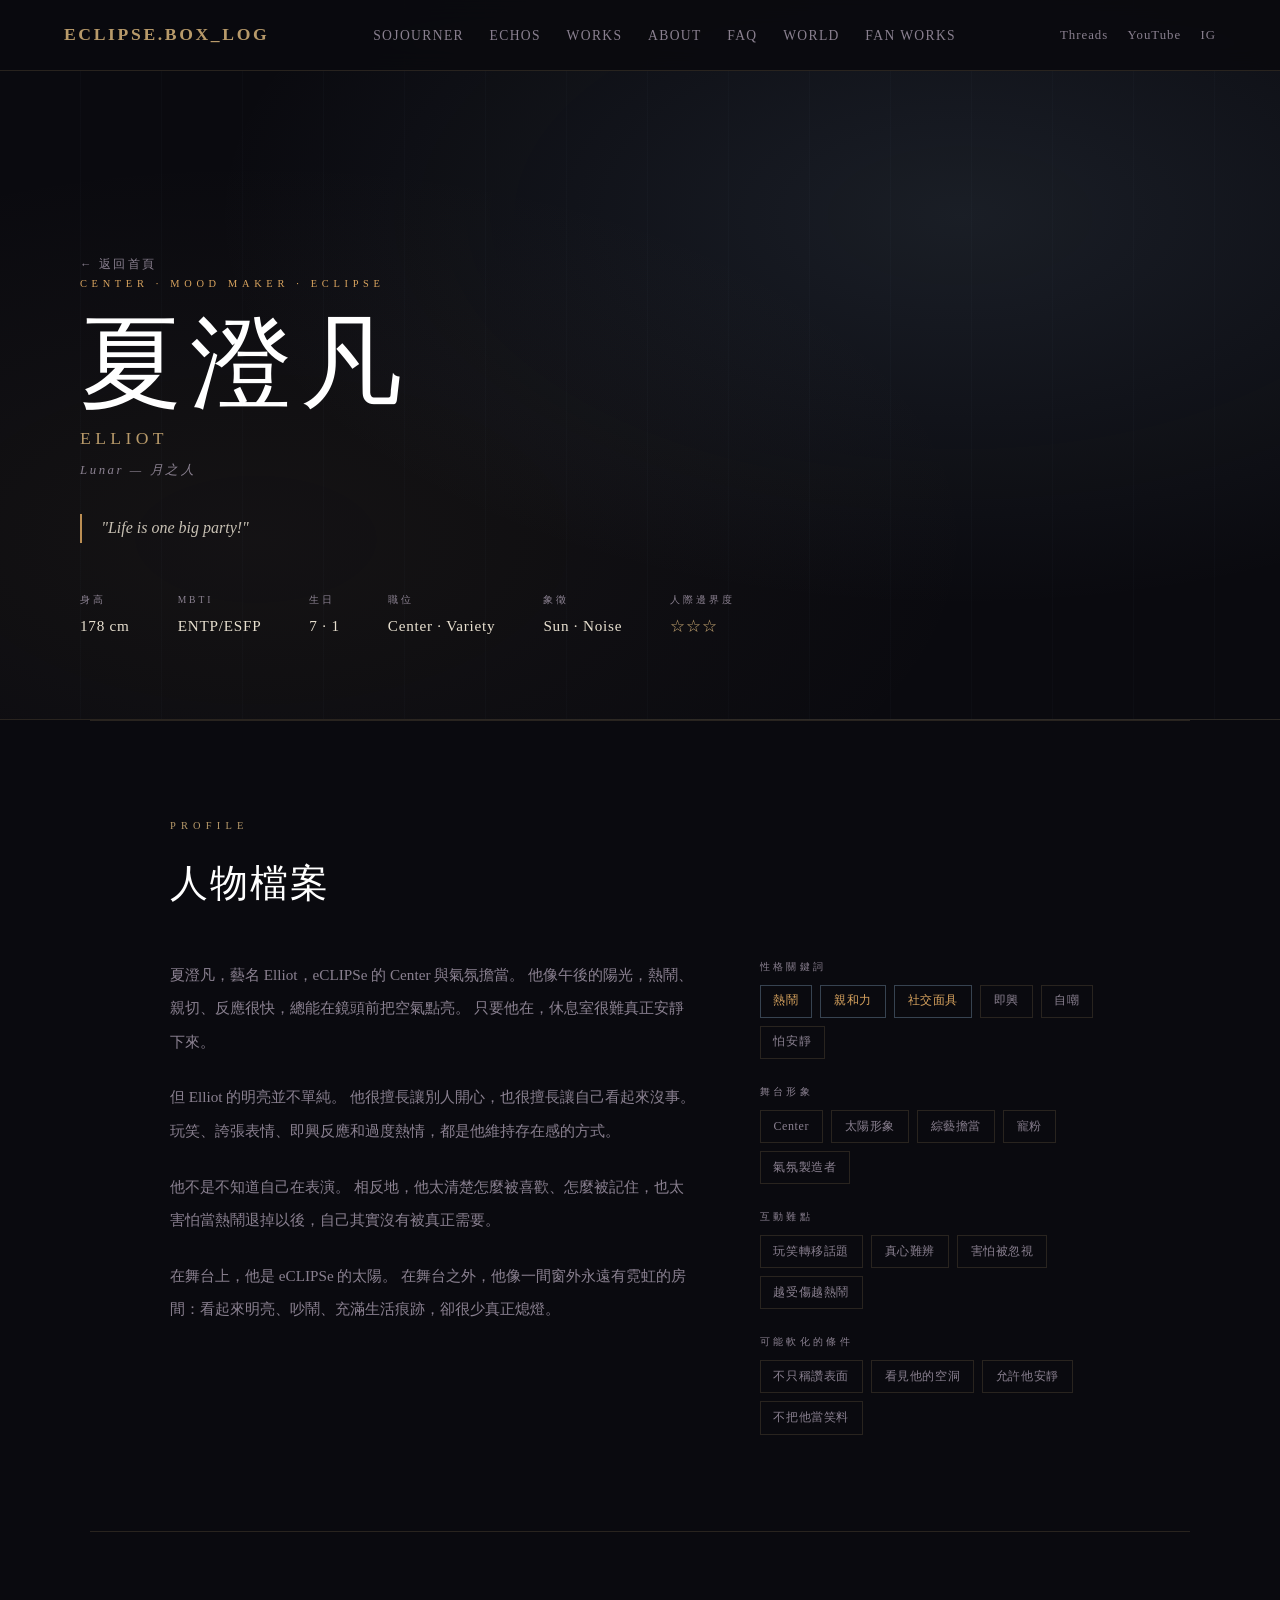
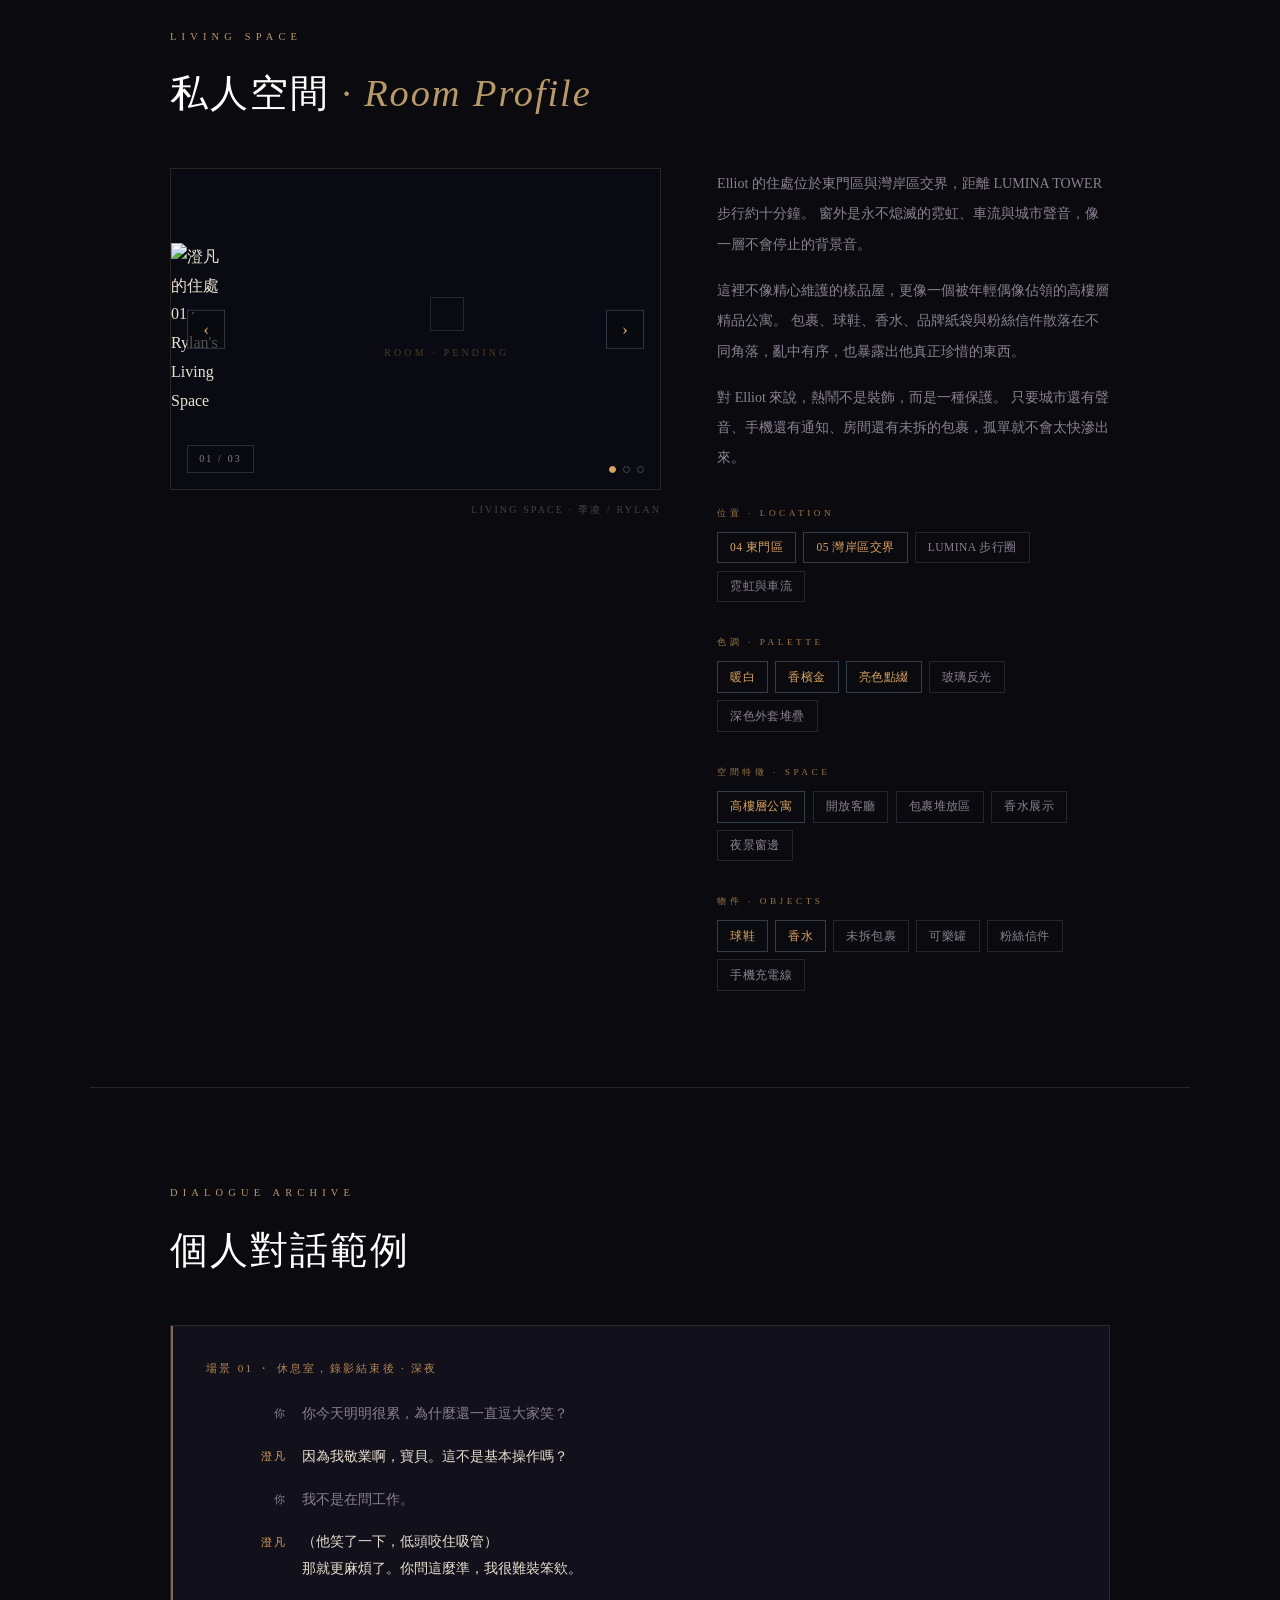
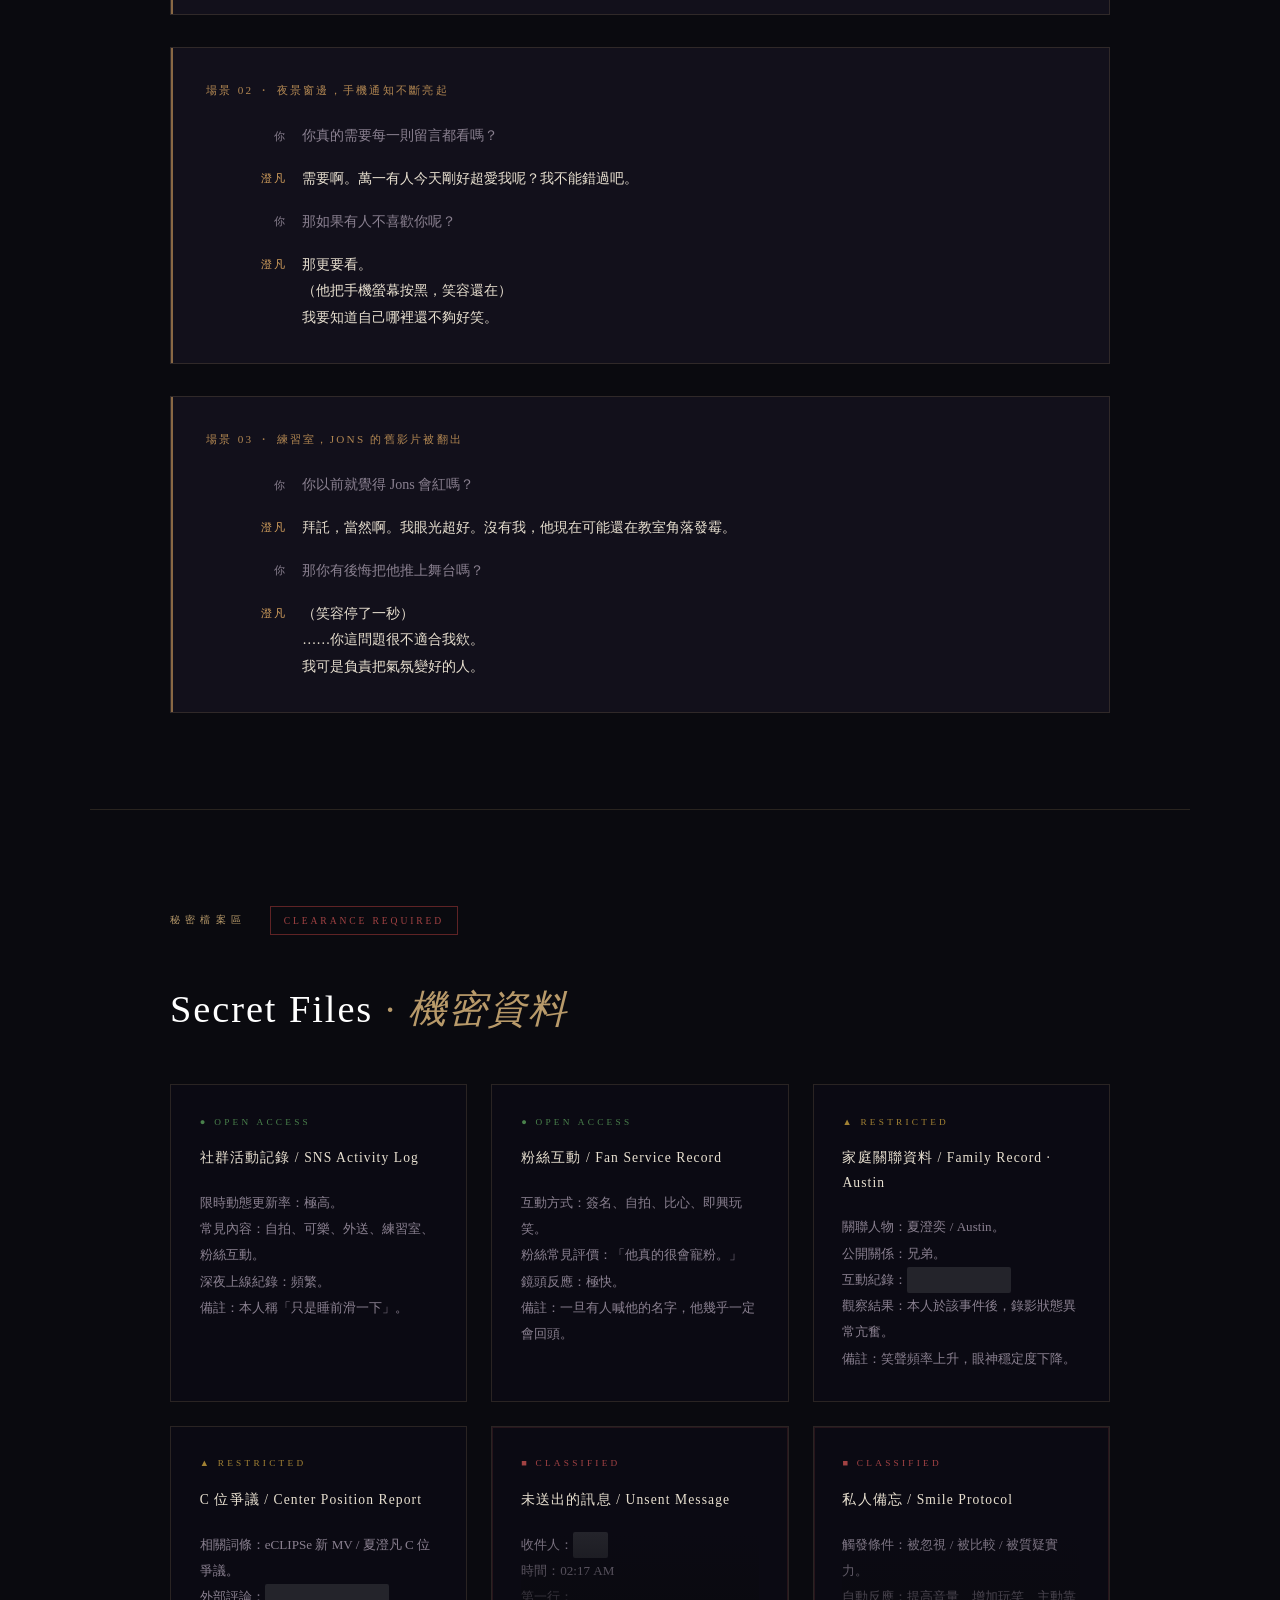
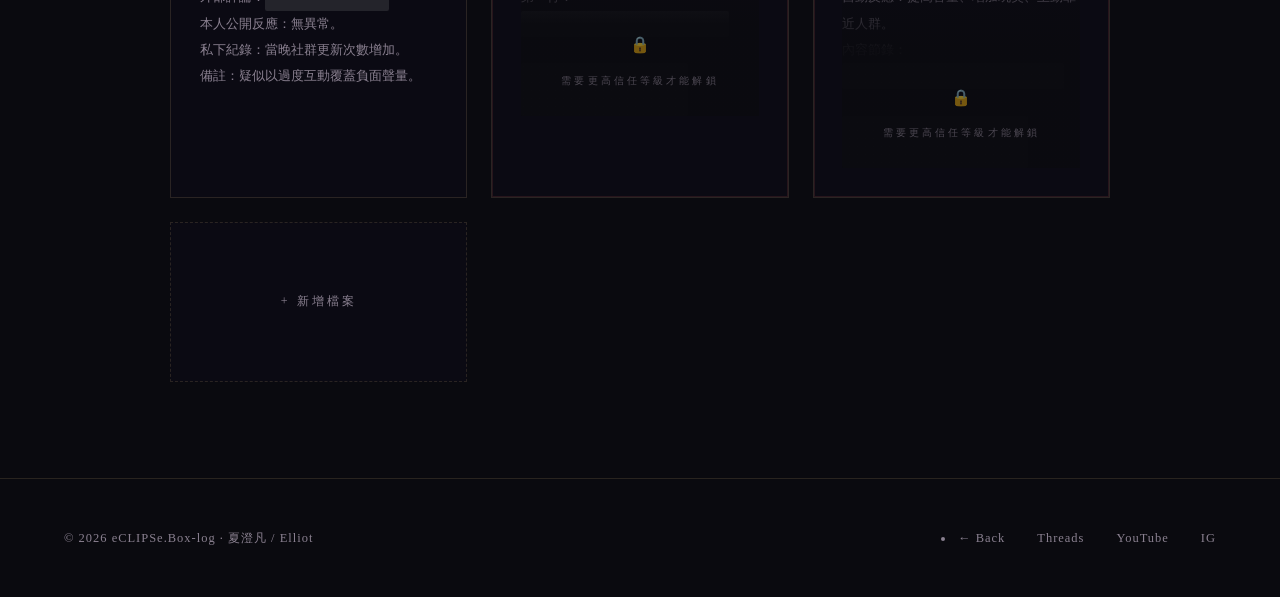
==== elliot.html @ 384f7691 "Add files via upload" ====
<!DOCTYPE html>
<html lang="zh-TW">
<head>
  <meta charset="UTF-8" />
  <meta name="viewport" content="width=device-width, initial-scale=1.0" />
  <title>夏澄凡 Elliot — eCLIPSe.Box-log</title>
  <style>
    :root {
      --bg: #0a0a0f;
      --accent: #b89a6a;
      --accent2: #7a6a9a;
      --accent-char: #d9a45f; /* 日・暖金橘 */
      --text: #e8e0d0;
      --text-dim: #8a8090;
      --border: rgba(184,154,106,0.18);
      --card-bg: rgba(20,18,30,0.85);
    }

    * { box-sizing: border-box; margin: 0; padding: 0; }
    html { scroll-behavior: smooth; }

    body {
      background: var(--bg);
      color: var(--text);
      font-family: 'Georgia', 'Noto Serif TC', serif;
      line-height: 1.8;
      overflow-x: hidden;
    }

    /* ── NAV ── */
    nav {
      position: fixed;
      top: 0; left: 0; right: 0;
      z-index: 100;
      display: flex;
      align-items: center;
      justify-content: space-between;
      padding: 1.2rem 4rem;
      background: rgba(10,10,15,0.92);
      -webkit-backdrop-filter: blur(12px);
      backdrop-filter: blur(12px);
      border-bottom: 1px solid var(--border);
    }

    .nav-logo {
      font-size: 1.1rem;
      letter-spacing: 0.15em;
      color: var(--accent);
      text-decoration: none;
      font-weight: bold;
      text-transform: uppercase;
      flex-shrink: 0;
    }

    .nav-links {
      display: flex;
      gap: clamp(0.9rem, 2vw, 2.5rem);
      list-style: none;
      align-items: center;
      justify-content: flex-end;
      flex-wrap: wrap;
    }

    .nav-links a {
      color: var(--text-dim);
      text-decoration: none;
      font-size: 0.85rem;
      letter-spacing: 0.1em;
      text-transform: uppercase;
      transition: color 0.3s;
      white-space: nowrap;
    }

    .nav-links a:hover { color: var(--accent); }

    .nav-social {
      display: flex;
      gap: 1.2rem;
      flex-shrink: 0;
    }

    .nav-social a {
      color: var(--text-dim);
      text-decoration: none;
      font-size: 0.8rem;
      letter-spacing: 0.08em;
      transition: color 0.3s;
    }

    .nav-social a:hover { color: var(--accent); }

    /* ── BACK LINK ── */
    .back-link {
      display: inline-flex;
      align-items: center;
      gap: 0.5rem;
      font-size: 0.72rem;
      letter-spacing: 0.2em;
      text-transform: uppercase;
      color: var(--text-dim);
      text-decoration: none;
      transition: color 0.3s;
    }

    .back-link:hover { color: var(--accent); }

    /* ── CHARACTER HERO ── */
    #char-hero {
      min-height: 80vh;
      display: flex;
      flex-direction: column;
      justify-content: flex-end;
      padding: 9rem 5rem 5rem;
      background:
        radial-gradient(ellipse at 75% 30%, rgba(138,172,204,0.12) 0%, transparent 55%),
        radial-gradient(ellipse at 20% 75%, rgba(184,154,106,0.06) 0%, transparent 50%),
        var(--bg);
      position: relative;
      overflow: hidden;
      border-bottom: 1px solid var(--border);
    }

    #char-hero::before {
      content: '';
      position: absolute;
      inset: 0;
      background: repeating-linear-gradient(
        90deg,
        transparent,
        transparent 80px,
        rgba(138,172,204,0.025) 80px,
        rgba(138,172,204,0.025) 81px
      );
      pointer-events: none;
    }

    .char-hero-tag {
      font-size: 0.65rem;
      letter-spacing: 0.45em;
      text-transform: uppercase;
      color: var(--accent-char);
      margin-bottom: 1.2rem;
    }

    .char-hero-name-zh {
      font-size: clamp(3.5rem, 8vw, 7rem);
      font-weight: 300;
      color: #fff;
      letter-spacing: 0.08em;
      line-height: 1;
      margin-bottom: 0.5rem;
    }

    .char-hero-name-en {
      font-size: 1.1rem;
      color: var(--accent);
      letter-spacing: 0.25em;
      text-transform: uppercase;
      margin-bottom: 0.3rem;
    }

    .char-hero-codename {
      font-size: 0.8rem;
      color: var(--text-dim);
      letter-spacing: 0.2em;
      font-style: italic;
      margin-bottom: 2rem;
    }

    .char-hero-quote {
      max-width: 480px;
      font-size: 1rem;
      font-style: italic;
      color: var(--text);
      border-left: 2px solid var(--accent-char);
      padding-left: 1.2rem;
      margin-bottom: 3rem;
      opacity: 0.85;
    }

    .char-hero-stats {
      display: flex;
      gap: 3rem;
      flex-wrap: wrap;
    }

    .hero-stat-item {
      display: flex;
      flex-direction: column;
      gap: 0.2rem;
    }

    .hero-stat-label {
      font-size: 0.6rem;
      letter-spacing: 0.3em;
      text-transform: uppercase;
      color: var(--text-dim);
    }

    .hero-stat-value {
      font-size: 0.95rem;
      color: var(--text);
      letter-spacing: 0.05em;
    }

    .hero-stat-value.difficulty { color: var(--accent); }

    /* ── SHARED SECTION STYLES ── */
    .page-section {
      padding: 6rem 5rem;
      max-width: 1100px;
      margin: 0 auto;
      border-top: 1px solid var(--border);
    }

    .section-label {
      font-size: 0.65rem;
      letter-spacing: 0.5em;
      text-transform: uppercase;
      color: var(--accent);
      margin-bottom: 0.8rem;
    }

    .section-title {
      font-size: clamp(1.6rem, 3.5vw, 2.4rem);
      font-weight: 300;
      color: #fff;
      margin-bottom: 2.5rem;
      letter-spacing: 0.05em;
    }

    .section-title em {
      font-style: italic;
      color: var(--accent);
    }

    /* ── PROFILE ── */
    .profile-grid {
      display: grid;
      grid-template-columns: 3fr 2fr;
      gap: 4rem;
      align-items: start;
    }

    .profile-bio {
      color: var(--text-dim);
      font-size: 0.95rem;
      line-height: 2.2;
    }

    .profile-bio p { margin-bottom: 1.4rem; }

    .profile-traits {
      display: flex;
      flex-direction: column;
      gap: 1.5rem;
    }

    .trait-group-label {
      font-size: 0.6rem;
      letter-spacing: 0.35em;
      text-transform: uppercase;
      color: var(--text-dim);
      margin-bottom: 0.6rem;
    }

    .trait-tags {
      display: flex;
      flex-wrap: wrap;
      gap: 0.5rem;
    }

    .trait-tag {
      font-size: 0.75rem;
      padding: 0.3rem 0.8rem;
      border: 1px solid var(--border);
      color: var(--text-dim);
      letter-spacing: 0.05em;
    }

    .trait-tag--accent {
      border-color: rgba(138,172,204,0.35);
      color: var(--accent-char);
    }

    /* ── DIALOGUES ── */
    .dialogue-list {
      display: flex;
      flex-direction: column;
      gap: 2rem;
    }

    .dialogue-card {
      background: var(--card-bg);
      border: 1px solid var(--border);
      padding: 2rem 2.2rem;
      position: relative;
    }

    .dialogue-card::before {
      content: '';
      position: absolute;
      top: 0; left: 0;
      width: 2px;
      height: 100%;
      background: var(--accent-char);
      opacity: 0.6;
    }

    .dialogue-scenario {
      font-size: 0.7rem;
      letter-spacing: 0.2em;
      text-transform: uppercase;
      color: var(--accent-char);
      margin-bottom: 1.4rem;
      opacity: 0.8;
    }

    .dialogue-exchange {
      display: flex;
      flex-direction: column;
      gap: 1rem;
    }

    .dialogue-line {
      display: grid;
      grid-template-columns: 5rem 1fr;
      gap: 1rem;
      font-size: 0.88rem;
      line-height: 1.9;
    }

    .dialogue-role {
      font-size: 0.68rem;
      letter-spacing: 0.15em;
      text-transform: uppercase;
      color: var(--text-dim);
      padding-top: 0.2rem;
      text-align: right;
    }

    .dialogue-line.char .dialogue-role { color: var(--accent-char); }

    .dialogue-text { color: var(--text-dim); }

    .dialogue-line.char .dialogue-text { color: var(--text); }

    .dialogue-card--placeholder {
      border-style: dashed;
      opacity: 0.4;
      display: flex;
      align-items: center;
      justify-content: center;
      min-height: 100px;
      cursor: default;
    }

    .dialogue-placeholder-text {
      font-size: 0.75rem;
      letter-spacing: 0.25em;
      text-transform: uppercase;
      color: var(--text-dim);
    }

    /* ── SECRET FILES ── */
    .secrets-header {
      display: flex;
      align-items: center;
      gap: 1.5rem;
      margin-bottom: 2.5rem;
    }

    .secrets-clearance {
      font-size: 0.6rem;
      letter-spacing: 0.3em;
      text-transform: uppercase;
      padding: 0.3rem 0.8rem;
      border: 1px solid rgba(180,60,60,0.5);
      color: rgba(200,80,80,0.8);
    }

    .secrets-grid {
      display: grid;
      grid-template-columns: repeat(auto-fill, minmax(280px, 1fr));
      gap: 1.5rem;
    }

    .secret-file {
      background: rgba(12,11,20,0.9);
      border: 1px solid var(--border);
      padding: 1.8rem;
      position: relative;
      overflow: hidden;
    }

    .secret-file-level {
      font-size: 0.58rem;
      letter-spacing: 0.35em;
      text-transform: uppercase;
      margin-bottom: 1rem;
    }

    .secret-file-level--open { color: rgba(100,180,100,0.7); }
    .secret-file-level--restricted { color: rgba(200,160,60,0.8); }
    .secret-file-level--classified { color: rgba(200,80,80,0.8); }

    .secret-file-title {
      font-size: 0.85rem;
      color: var(--text);
      letter-spacing: 0.08em;
      margin-bottom: 1.2rem;
    }

    .secret-file-body {
      font-size: 0.82rem;
      color: var(--text-dim);
      line-height: 2;
    }

    .redacted {
      display: inline-block;
      background: rgba(180,180,180,0.15);
      color: transparent;
      border-radius: 2px;
      user-select: none;
      letter-spacing: 0;
    }

    /* Locked file overlay */
    .secret-file--locked {
      cursor: default;
    }

    .secret-file--locked .secret-file-body {
      position: relative;
    }

    .secret-lock-overlay {
      position: absolute;
      inset: 0;
      background: linear-gradient(to bottom, transparent 0%, rgba(10,10,15,0.96) 50%);
      display: flex;
      flex-direction: column;
      align-items: center;
      justify-content: flex-end;
      padding-bottom: 1.5rem;
      gap: 0.6rem;
    }

    .secret-lock-icon {
      font-size: 1rem;
      color: var(--text-dim);
      opacity: 0.5;
    }

    .secret-lock-text {
      font-size: 0.65rem;
      letter-spacing: 0.3em;
      text-transform: uppercase;
      color: var(--text-dim);
      opacity: 0.5;
    }

    .secret-file--locked::after {
      content: '';
      position: absolute;
      inset: 0;
      border: 1px solid rgba(200,80,80,0.15);
      pointer-events: none;
    }

    /* ── LIVING SPACE ── */
    .room-layout {
      display: grid;
      grid-template-columns: 5fr 4fr;
      gap: 3.5rem;
      align-items: start;
    }

    .room-img-wrap {
      position: relative;
      width: 100%;
      border: 1px solid var(--border);
      overflow: hidden;
      background: rgba(10,12,18,0.9);
    }

    .room-carousel {
      position: relative;
      width: 100%;
      min-height: 320px;
      display: flex;
      align-items: center;
      justify-content: center;
      background: rgba(10,12,18,0.9);
    }

    .room-slide {
      display: none;
      width: 100%;
    }

    .room-slide.active {
      display: block;
    }

    .room-slide img {
      width: 100%;
      height: auto;
      max-height: 520px;
      object-fit: contain;
      display: block;
      opacity: 1;
      filter: none;
      transition: opacity 0.4s;
    }

    .room-img-wrap:hover .room-slide img {
      opacity: 1;
      filter: none;
    }

    .room-placeholder {
      width: 100%;
      aspect-ratio: 4 / 3;
      min-height: 320px;
      display: none;
      flex-direction: column;
      align-items: center;
      justify-content: center;
      gap: 0.8rem;
    }

    .room-ph-icon {
      width: 34px;
      height: 34px;
      border: 1px solid rgba(138,172,204,0.18);
    }

    .room-ph-text {
      font-size: 0.62rem;
      letter-spacing: 0.32em;
      text-transform: uppercase;
      color: var(--accent-char);
      opacity: 0.3;
    }

    .room-carousel-btn {
      position: absolute;
      top: 50%;
      transform: translateY(-50%);
      width: 2.4rem;
      height: 2.4rem;
      border: 1px solid rgba(138,172,204,0.28);
      background: rgba(10,10,15,0.68);
      color: var(--accent-char);
      font-family: inherit;
      font-size: 1.1rem;
      cursor: pointer;
      z-index: 3;
      transition: border-color 0.25s, background 0.25s, color 0.25s;
    }

    .room-carousel-btn:hover {
      border-color: rgba(138,172,204,0.55);
      background: rgba(20,24,34,0.9);
      color: #fff;
    }

    .room-carousel-btn.prev { left: 1rem; }
    .room-carousel-btn.next { right: 1rem; }

    .room-carousel-count {
      position: absolute;
      left: 1rem;
      bottom: 1rem;
      z-index: 3;
      padding: 0.25rem 0.7rem;
      border: 1px solid rgba(138,172,204,0.22);
      background: rgba(10,10,15,0.68);
      color: var(--text-dim);
      font-size: 0.62rem;
      letter-spacing: 0.22em;
      text-transform: uppercase;
    }

    .room-carousel-dots {
      position: absolute;
      right: 1rem;
      bottom: 1rem;
      z-index: 3;
      display: flex;
      gap: 0.45rem;
    }

    .room-dot {
      width: 7px;
      height: 7px;
      border-radius: 50%;
      border: 1px solid rgba(138,172,204,0.35);
      background: transparent;
      cursor: pointer;
      padding: 0;
    }

    .room-dot.active {
      background: var(--accent-char);
      border-color: var(--accent-char);
    }

    .room-img-caption {
      margin-top: 0.7rem;
      font-size: 0.62rem;
      letter-spacing: 0.22em;
      text-transform: uppercase;
      color: var(--text-dim);
      opacity: 0.45;
      text-align: right;
    }

    .room-text {
      display: flex;
      flex-direction: column;
      gap: 2rem;
    }

    .room-desc {
      font-size: 0.88rem;
      color: var(--text-dim);
      line-height: 2.15;
    }

    .room-desc p { margin-bottom: 1rem; }
    .room-desc p:last-child { margin-bottom: 0; }

    .room-group-label {
      font-size: 0.58rem;
      letter-spacing: 0.38em;
      text-transform: uppercase;
      color: var(--accent-char);
      opacity: 0.7;
      margin-bottom: 0.65rem;
    }

    .room-tags {
      display: flex;
      flex-wrap: wrap;
      gap: 0.45rem;
    }

    .room-tag {
      font-size: 0.72rem;
      padding: 0.28rem 0.75rem;
      border: 1px solid rgba(138,172,204,0.18);
      color: var(--text-dim);
      letter-spacing: 0.04em;
      transition: border-color 0.25s, color 0.25s;
    }

    .room-tag:hover {
      border-color: rgba(138,172,204,0.45);
      color: var(--accent-char);
    }

    .room-tag--accent {
      border-color: rgba(138,172,204,0.32);
      color: var(--accent-char);
    }

    /* ── FOOTER ── */
    footer {
      border-top: 1px solid var(--border);
      padding: 3rem 4rem;
      display: flex;
      justify-content: space-between;
      align-items: center;
      color: var(--text-dim);
      font-size: 0.78rem;
      letter-spacing: 0.08em;
    }

    footer a {
      color: var(--text-dim);
      text-decoration: none;
      transition: color 0.3s;
    }

    footer a:hover { color: var(--accent); }

    .footer-links { display: flex; gap: 2rem; }

    /* ── MOBILE ── */
    @media (max-width: 900px) {
      nav { padding: 1rem 1.5rem; }
      .nav-links { gap: 0.8rem 1.2rem; }
      .nav-links a { font-size: 0.75rem; }
    }

    @media (max-width: 768px) {
      nav { padding: 1rem 1.5rem; align-items: flex-start; }
      .nav-social { display: none; }
      .nav-links { max-width: 72%; }
      #char-hero { padding: 8rem 1.5rem 3.5rem; }
      .char-hero-stats { gap: 1.8rem; }
      .page-section { padding: 4rem 1.5rem; }
      .profile-grid { grid-template-columns: 1fr; gap: 2.5rem; }
      .room-layout { grid-template-columns: 1fr; gap: 2rem; }
      .room-carousel, .room-placeholder { min-height: 240px; }
      .room-slide img { max-height: 420px; }
      .dialogue-line { grid-template-columns: 4rem 1fr; }
      footer { flex-direction: column; gap: 1rem; text-align: center; padding: 2rem 1.5rem; }
    }
  </style>
</head>
<body>

<!-- NAV -->
<nav>
  <a href="index.html" class="nav-logo">eCLIPSe.Box_log</a>
  <ul class="nav-links">
    <li><a href="index.html#sojourner">Sojourner</a></li>
    <li><a href="index.html#echos">Echos</a></li>
    <li><a href="index.html#discography">Works</a></li>
    <li><a href="index.html#about">About</a></li>
    <li><a href="index.html#faq">FAQ</a></li>
    <li><a href="world.html">World</a></li>
    <li><a href="fanworks.html">Fan Works</a></li>
  </ul>
  <div class="nav-social">
    <a href="https://www.threads.com/@eclipse.box_log" target="_blank" rel="noopener noreferrer">Threads</a>
    <a href="https://www.youtube.com/@eCLIPSe.box_log" target="_blank" rel="noopener noreferrer">YouTube</a>
    <a href="https://www.instagram.com/eclipse.box_log/" target="_blank" rel="noopener noreferrer">IG</a>
  </div>
</nav>

<!-- CHARACTER HERO -->
<div id="char-hero">
  <a href="index.html" class="back-link">← 返回首頁</a>
  <p class="char-hero-tag">Center · Mood Maker · eCLIPSe</p>
  <h1 class="char-hero-name-zh">夏澄凡</h1>
  <p class="char-hero-name-en">Elliot</p>
  <p class="char-hero-codename">Lunar — 月之人</p>
  <blockquote class="char-hero-quote">"Life is one big party!"</blockquote>
  <div class="char-hero-stats">
    <div class="hero-stat-item">
      <span class="hero-stat-label">身高</span>
      <span class="hero-stat-value">178 cm</span>
    </div>
    <div class="hero-stat-item">
      <span class="hero-stat-label">MBTI</span>
      <span class="hero-stat-value">ENTP/ESFP</span>
    </div>
    <div class="hero-stat-item">
      <span class="hero-stat-label">生日</span>
      <span class="hero-stat-value">7 · 1</span>
    </div>
    <div class="hero-stat-item">
      <span class="hero-stat-label">職位</span>
      <span class="hero-stat-value">Center · Variety</span>
    </div>
    <div class="hero-stat-item">
      <span class="hero-stat-label">象徵</span>
      <span class="hero-stat-value">Sun · Noise</span>
    </div>
    <div class="hero-stat-item">
      <span class="hero-stat-label">人際邊界度</span>
      <span class="hero-stat-value difficulty">☆☆☆</span>
    </div>

  </div>
</div>

<!-- PROFILE -->
<section class="page-section" id="profile">
  <p class="section-label">Profile</p>
  <h2 class="section-title">人物檔案</h2>

  <div class="profile-grid">
    <div class="profile-bio">
      <p>
        夏澄凡，藝名 Elliot，eCLIPSe 的 Center 與氣氛擔當。
        他像午後的陽光，熱鬧、親切、反應很快，總能在鏡頭前把空氣點亮。
        只要他在，休息室很難真正安靜下來。
      </p>

      <p>
        但 Elliot 的明亮並不單純。
        他很擅長讓別人開心，也很擅長讓自己看起來沒事。
        玩笑、誇張表情、即興反應和過度熱情，都是他維持存在感的方式。
      </p>

      <p>
        他不是不知道自己在表演。
        相反地，他太清楚怎麼被喜歡、怎麼被記住，也太害怕當熱鬧退掉以後，自己其實沒有被真正需要。
      </p>

      <p>
        在舞台上，他是 eCLIPSe 的太陽。
        在舞台之外，他像一間窗外永遠有霓虹的房間：看起來明亮、吵鬧、充滿生活痕跡，卻很少真正熄燈。
      </p>
    </div>

    <div class="profile-traits">
      <div>
        <p class="trait-group-label">性格關鍵詞</p>
        <div class="trait-tags">
          <span class="trait-tag trait-tag--accent">熱鬧</span>
          <span class="trait-tag trait-tag--accent">親和力</span>
          <span class="trait-tag trait-tag--accent">社交面具</span>
          <span class="trait-tag">即興</span>
          <span class="trait-tag">自嘲</span>
          <span class="trait-tag">怕安靜</span>
        </div>
      </div>

      <div>
        <p class="trait-group-label">舞台形象</p>
        <div class="trait-tags">
          <span class="trait-tag">Center</span>
          <span class="trait-tag">太陽形象</span>
          <span class="trait-tag">綜藝擔當</span>
          <span class="trait-tag">寵粉</span>
          <span class="trait-tag">氣氛製造者</span>
        </div>
      </div>

      <div>
        <p class="trait-group-label">互動難點</p>
        <div class="trait-tags">
          <span class="trait-tag">玩笑轉移話題</span>
          <span class="trait-tag">真心難辨</span>
          <span class="trait-tag">害怕被忽視</span>
          <span class="trait-tag">越受傷越熱鬧</span>
        </div>
      </div>

      <div>
        <p class="trait-group-label">可能軟化的條件</p>
        <div class="trait-tags">
          <span class="trait-tag">不只稱讚表面</span>
          <span class="trait-tag">看見他的空洞</span>
          <span class="trait-tag">允許他安靜</span>
          <span class="trait-tag">不把他當笑料</span>
        </div>
      </div>
    </div>
  </div>
</section>

<!-- LIVING SPACE -->
<section class="page-section" id="living-space">
  <p class="section-label">Living Space</p>
  <h2 class="section-title">私人空間<em> · </em><em>Room Profile</em></h2>

  <div class="room-layout">

    <!-- 圖片 carousel -->
    <div>
      <div class="room-img-wrap">
        <div class="room-carousel" data-room-carousel>
          <div class="room-slide active">
            <img src="images/personal/E/room_e1.png" alt="澄凡的住處 01 · Rylan's Living Space" loading="lazy" />
          </div>
          <div class="room-slide">
            <img src="images/personal/E/room_e2.png" alt="澄凡的更衣室 02 · Rylan's Desk" loading="lazy" />
          </div>
          <div class="room-slide">
            <img src="images/personal/E/room_e3.png" alt="澄凡的房間 03 · Rylan's dress room" loading="lazy" />
          </div>

          <div class="room-placeholder">
            <div class="room-ph-icon"></div>
            <span class="room-ph-text">Room · Pending</span>
          </div>

          <button class="room-carousel-btn prev" type="button" aria-label="上一張">‹</button>
          <button class="room-carousel-btn next" type="button" aria-label="下一張">›</button>
          <span class="room-carousel-count">01 / 04</span>
          <div class="room-carousel-dots" aria-label="房間圖片切換">
            <button class="room-dot active" type="button" aria-label="第 1 張"></button>
            <button class="room-dot" type="button" aria-label="第 2 張"></button>
            <button class="room-dot" type="button" aria-label="第 3 張"></button>
          </div>
        </div>
      </div>
      <p class="room-img-caption">Living Space · 季凌 / Rylan</p>
    </div>

    <!-- 文字側寫 -->
    <div class="room-text">

      <div class="room-desc">
        <p>
          Elliot 的住處位於東門區與灣岸區交界，距離 LUMINA TOWER 步行約十分鐘。
          窗外是永不熄滅的霓虹、車流與城市聲音，像一層不會停止的背景音。
        </p>
        <p>
          這裡不像精心維護的樣品屋，更像一個被年輕偶像佔領的高樓層精品公寓。
          包裹、球鞋、香水、品牌紙袋與粉絲信件散落在不同角落，亂中有序，也暴露出他真正珍惜的東西。
        </p>
        <p>
          對 Elliot 來說，熱鬧不是裝飾，而是一種保護。
          只要城市還有聲音、手機還有通知、房間還有未拆的包裹，孤單就不會太快滲出來。
        </p>
      </div>

      <div>
        <p class="room-group-label">位置 · Location</p>
        <div class="room-tags">
          <span class="room-tag room-tag--accent">04 東門區</span>
          <span class="room-tag room-tag--accent">05 灣岸區交界</span>
          <span class="room-tag">LUMINA 步行圈</span>
          <span class="room-tag">霓虹與車流</span>
        </div>
      </div>

      <div>
        <p class="room-group-label">色調 · Palette</p>
        <div class="room-tags">
          <span class="room-tag room-tag--accent">暖白</span>
          <span class="room-tag room-tag--accent">香檳金</span>
          <span class="room-tag room-tag--accent">亮色點綴</span>
          <span class="room-tag">玻璃反光</span>
          <span class="room-tag">深色外套堆疊</span>
        </div>
      </div>

      <div>
        <p class="room-group-label">空間特徵 · Space</p>
        <div class="room-tags">
          <span class="room-tag room-tag--accent">高樓層公寓</span>
          <span class="room-tag">開放客廳</span>
          <span class="room-tag">包裹堆放區</span>
          <span class="room-tag">香水展示</span>
          <span class="room-tag">夜景窗邊</span>
        </div>
      </div>

      <div>
        <p class="room-group-label">物件 · Objects</p>
        <div class="room-tags">
          <span class="room-tag room-tag--accent">球鞋</span>
          <span class="room-tag room-tag--accent">香水</span>
          <span class="room-tag">未拆包裹</span>
          <span class="room-tag">可樂罐</span>
          <span class="room-tag">粉絲信件</span>
          <span class="room-tag">手機充電線</span>
        </div>
      </div>

    </div>


    </div>
  </div>
</section>

<!-- DIALOGUE EXAMPLES -->
<section class="page-section" id="dialogues">
  <p class="section-label">Dialogue Archive</p>
  <h2 class="section-title">個人對話範例</h2>

  <div class="dialogue-list">

    <div class="dialogue-card">
      <p class="dialogue-scenario">場景 01 ・ 休息室，錄影結束後 · 深夜</p>
      <div class="dialogue-exchange">
        <div class="dialogue-line npc">
          <span class="dialogue-role">你</span>
          <span class="dialogue-text">你今天明明很累，為什麼還一直逗大家笑？</span>
        </div>
        <div class="dialogue-line char">
          <span class="dialogue-role">澄凡</span>
          <span class="dialogue-text">因為我敬業啊，寶貝。這不是基本操作嗎？</span>
        </div>
        <div class="dialogue-line npc">
          <span class="dialogue-role">你</span>
          <span class="dialogue-text">我不是在問工作。</span>
        </div>
        <div class="dialogue-line char">
          <span class="dialogue-role">澄凡</span>
          <span class="dialogue-text">（他笑了一下，低頭咬住吸管）<br/>那就更麻煩了。你問這麼準，我很難裝笨欸。</span>
        </div>
      </div>
    </div>

    <div class="dialogue-card">
      <p class="dialogue-scenario">場景 02 ・ 夜景窗邊，手機通知不斷亮起</p>
      <div class="dialogue-exchange">
        <div class="dialogue-line npc">
          <span class="dialogue-role">你</span>
          <span class="dialogue-text">你真的需要每一則留言都看嗎？</span>
        </div>
        <div class="dialogue-line char">
          <span class="dialogue-role">澄凡</span>
          <span class="dialogue-text">需要啊。萬一有人今天剛好超愛我呢？我不能錯過吧。</span>
        </div>
        <div class="dialogue-line npc">
          <span class="dialogue-role">你</span>
          <span class="dialogue-text">那如果有人不喜歡你呢？</span>
        </div>
        <div class="dialogue-line char">
          <span class="dialogue-role">澄凡</span>
          <span class="dialogue-text">那更要看。<br/>（他把手機螢幕按黑，笑容還在）<br/>我要知道自己哪裡還不夠好笑。</span>
        </div>
      </div>
    </div>

    <div class="dialogue-card">
      <p class="dialogue-scenario">場景 03 ・ 練習室，Jons 的舊影片被翻出</p>
      <div class="dialogue-exchange">
        <div class="dialogue-line npc">
          <span class="dialogue-role">你</span>
          <span class="dialogue-text">你以前就覺得 Jons 會紅嗎？</span>
        </div>
        <div class="dialogue-line char">
          <span class="dialogue-role">澄凡</span>
          <span class="dialogue-text">拜託，當然啊。我眼光超好。沒有我，他現在可能還在教室角落發霉。</span>
        </div>
        <div class="dialogue-line npc">
          <span class="dialogue-role">你</span>
          <span class="dialogue-text">那你有後悔把他推上舞台嗎？</span>
        </div>
        <div class="dialogue-line char">
          <span class="dialogue-role">澄凡</span>
          <span class="dialogue-text">（笑容停了一秒）<br/>……你這問題很不適合我欸。<br/>我可是負責把氣氛變好的人。</span>
        </div>
      </div>
    </div>

  </div>
</section>

<!-- SECRET FILES -->
<section class="page-section" id="secrets">
  <div class="secrets-header">
    <p class="section-label" style="margin-bottom:0;">秘密檔案區</p>
    <span class="secrets-clearance">Clearance Required</span>
  </div>
  <h2 class="section-title">Secret Files<em> ·</em> <em>機密資料</em></h2>

  <div class="secrets-grid">

    <div class="secret-file">
      <p class="secret-file-level secret-file-level--open">● Open Access</p>
      <p class="secret-file-title">社群活動記錄 / SNS Activity Log</p>
      <div class="secret-file-body">
        限時動態更新率：極高。<br/>
        常見內容：自拍、可樂、外送、練習室、粉絲互動。<br/>
        深夜上線紀錄：頻繁。<br/>
        備註：本人稱「只是睡前滑一下」。
      </div>
    </div>

    <div class="secret-file">
      <p class="secret-file-level secret-file-level--open">● Open Access</p>
      <p class="secret-file-title">粉絲互動 / Fan Service Record</p>
      <div class="secret-file-body">
        互動方式：簽名、自拍、比心、即興玩笑。<br/>
        粉絲常見評價：「他真的很會寵粉。」<br/>
        鏡頭反應：極快。<br/>
        備註：一旦有人喊他的名字，他幾乎一定會回頭。
      </div>
    </div>

    <div class="secret-file">
      <p class="secret-file-level secret-file-level--restricted">▲ Restricted</p>
      <p class="secret-file-title">家庭關聯資料 / Family Record · Austin</p>
      <div class="secret-file-body">
        關聯人物：夏澄奕 / Austin。<br/>
        公開關係：兄弟。<br/>
        互動紀錄：<span class="redacted">工作場合短暫會面</span><br/>
        觀察結果：本人於該事件後，錄影狀態異常亢奮。<br/>
        備註：笑聲頻率上升，眼神穩定度下降。
      </div>
    </div>

    <div class="secret-file">
      <p class="secret-file-level secret-file-level--restricted">▲ Restricted</p>
      <p class="secret-file-title">C 位爭議 / Center Position Report</p>
      <div class="secret-file-body">
        相關詞條：eCLIPSe 新 MV / 夏澄凡 C 位爭議。<br/>
        外部評論：<span class="redacted">花瓶 / 強捧 / 家庭背景</span><br/>
        本人公開反應：無異常。<br/>
        私下紀錄：當晚社群更新次數增加。<br/>
        備註：疑似以過度互動覆蓋負面聲量。
      </div>
    </div>

    <div class="secret-file secret-file--locked">
      <p class="secret-file-level secret-file-level--classified">■ Classified</p>
      <p class="secret-file-title">未送出的訊息 / Unsent Message</p>
      <div class="secret-file-body">
        收件人：<span class="redacted">Austin</span><br/>
        時間：02:17 AM<br/>
        第一行：<span class="redacted">「你是不是從來都覺得我很可笑？」</span><br/>
        <br/>
        <span class="redacted">██████████████████<br/>
        ███████████████</span>

        <div class="secret-lock-overlay">
          <span class="secret-lock-icon">🔒</span>
          <span class="secret-lock-text">需要更高信任等級才能解鎖</span>
        </div>
      </div>
    </div>

    <div class="secret-file secret-file--locked">
      <p class="secret-file-level secret-file-level--classified">■ Classified</p>
      <p class="secret-file-title">私人備忘 / Smile Protocol</p>
      <div class="secret-file-body">
        觸發條件：被忽視 / 被比較 / 被質疑實力。<br/>
        自動反應：提高音量、增加玩笑、主動靠近人群。<br/>
        內容節錄：<span class="redacted">「只要夠好笑，就不會有人發現……」</span><br/>
        <br/>
        <span class="redacted">████████████████████<br/>
        ███████████</span>

        <div class="secret-lock-overlay">
          <span class="secret-lock-icon">🔒</span>
          <span class="secret-lock-text">需要更高信任等級才能解鎖</span>
        </div>
      </div>
    </div>


    <!-- 佔位 -->
    <div class="secret-file" style="border-style:dashed;opacity:0.35;display:flex;align-items:center;justify-content:center;min-height:160px;">
      <p style="font-size:0.75rem;letter-spacing:0.25em;text-transform:uppercase;color:var(--text-dim);">+ 新增檔案</p>
    </div>

  </div>
</section>
<!-- FOOTER -->
<footer>
  <span>© 2026 eCLIPSe.Box-log · 夏澄凡 / Elliot</span>
  <div class="footer-links">
    <li><a href="index.html#echos">← Back</a></li>
    <a href="https://www.threads.com/@eclipse.box_log" target="_blank" rel="noopener noreferrer">Threads</a>
    <a href="https://www.youtube.com/@eCLIPSe.box_log" target="_blank" rel="noopener noreferrer">YouTube</a>
    <a href="https://www.instagram.com/eclipse.box_log/" target="_blank" rel="noopener noreferrer">IG</a>
  </div>
</footer>

<script>
  // Living Space carousel
  document.querySelectorAll('[data-room-carousel]').forEach(carousel => {
    const slides = Array.from(carousel.querySelectorAll('.room-slide'));
    const dots = Array.from(carousel.querySelectorAll('.room-dot'));
    const prevBtn = carousel.querySelector('.room-carousel-btn.prev');
    const nextBtn = carousel.querySelector('.room-carousel-btn.next');
    const count = carousel.querySelector('.room-carousel-count');
    const placeholder = carousel.querySelector('.room-placeholder');
    let current = 0;

    const pad = n => String(n).padStart(2, '0');

    const showSlide = index => {
      if (!slides.length) return;
      current = (index + slides.length) % slides.length;
      slides.forEach((slide, i) => slide.classList.toggle('active', i === current));
      dots.forEach((dot, i) => dot.classList.toggle('active', i === current));
      if (count) count.textContent = `${pad(current + 1)} / ${pad(slides.length)}`;
    };

    const updateMissingState = () => {
      const activeImg = slides[current]?.querySelector('img');
      const hasImage = activeImg && activeImg.complete && activeImg.naturalWidth > 0;
      if (placeholder) placeholder.style.display = hasImage ? 'none' : 'flex';
    };

    slides.forEach((slide, index) => {
      const img = slide.querySelector('img');
      if (!img) return;

      img.addEventListener('load', () => {
        if (index === current) updateMissingState();
      });

      img.addEventListener('error', () => {
        if (index === current) updateMissingState();
      });
    });

    prevBtn?.addEventListener('click', () => {
      showSlide(current - 1);
      updateMissingState();
    });

    nextBtn?.addEventListener('click', () => {
      showSlide(current + 1);
      updateMissingState();
    });

    dots.forEach((dot, index) => {
      dot.addEventListener('click', () => {
        showSlide(index);
        updateMissingState();
      });
    });

    showSlide(0);
    updateMissingState();
  });

  // Fade-in on scroll
  const observer = new IntersectionObserver((entries) => {
    entries.forEach(e => {
      if (e.isIntersecting) {
        e.target.style.opacity = '1';
        e.target.style.transform = 'translateY(0)';
      }
    });
  }, { threshold: 0.08 });

  document.querySelectorAll('.dialogue-card, .secret-file, .profile-traits > div, .room-layout').forEach(el => {
    el.style.opacity = '0';
    el.style.transform = 'translateY(16px)';
    el.style.transition = 'opacity 0.55s ease, transform 0.55s ease';
    observer.observe(el);
  });
</script>

</body>
</html>
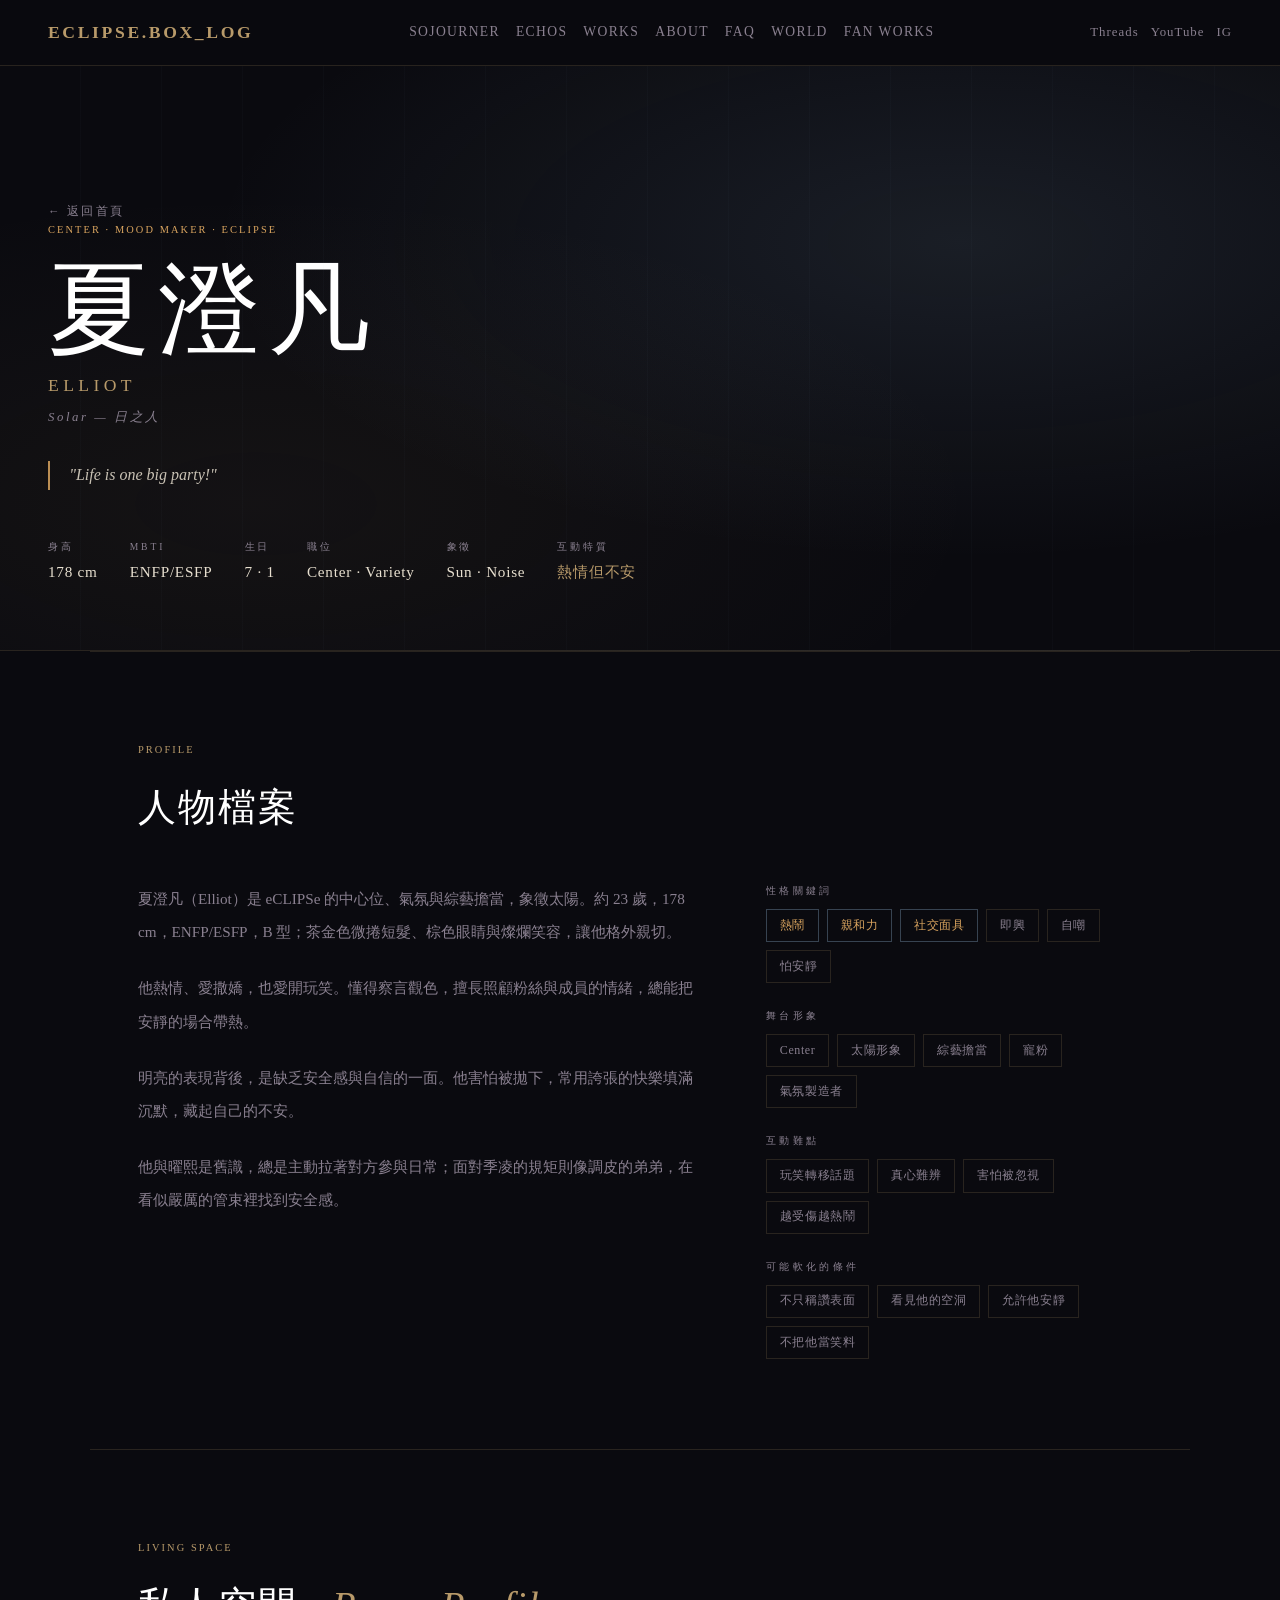
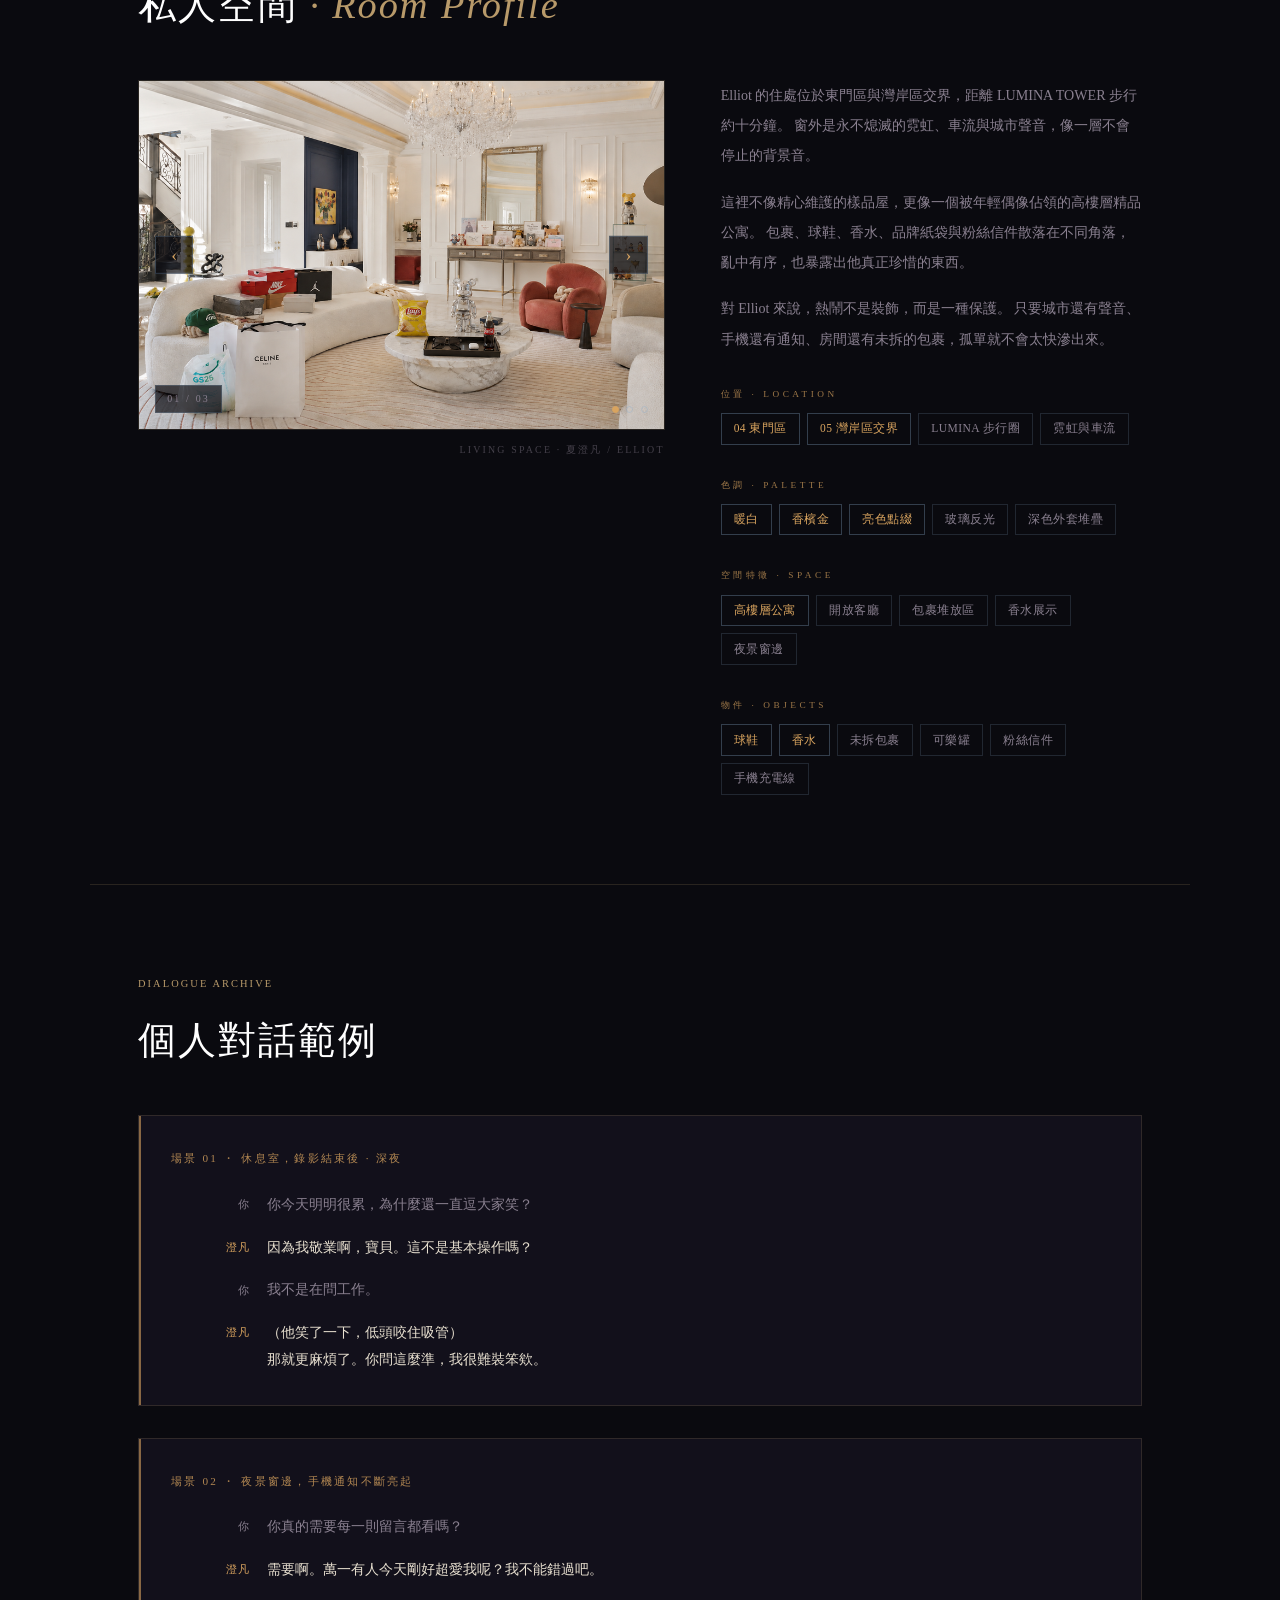
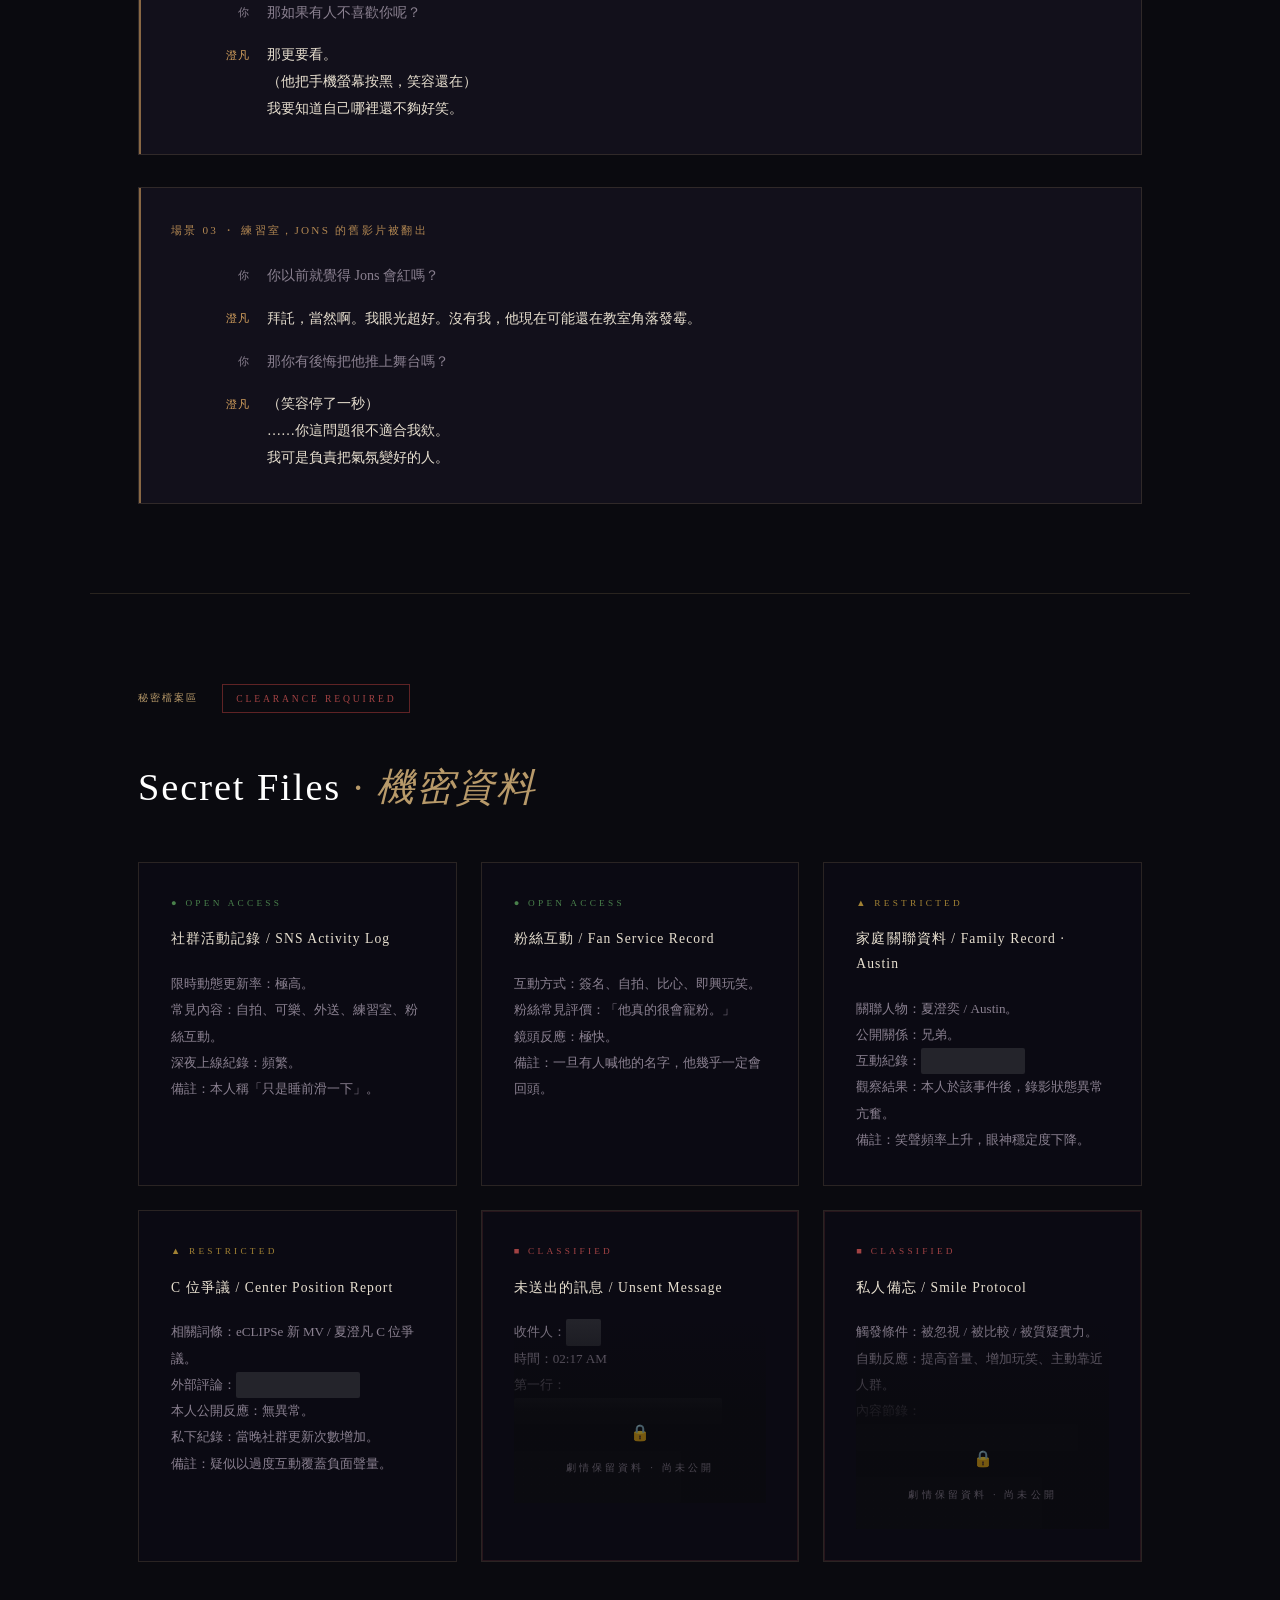
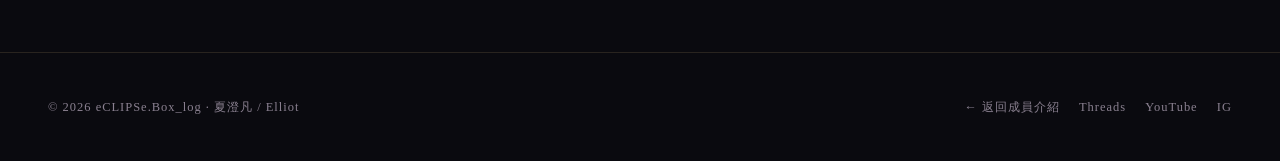
==== commit 61380515: "Refresh character content, fix page bugs and add responsive layout and Spotify player" ====
--- a/elliot.html
+++ b/elliot.html
@@ -3,7 +3,7 @@
 <head>
   <meta charset="UTF-8" />
   <meta name="viewport" content="width=device-width, initial-scale=1.0" />
-  <title>夏澄凡 Elliot — eCLIPSe.Box-log</title>
+  <title>夏澄凡 Elliot — eCLIPSe.Box_log</title>
   <style>
     :root {
       --bg: #0a0a0f;
@@ -711,6 +711,8 @@
       footer { flex-direction: column; gap: 1rem; text-align: center; padding: 2rem 1.5rem; }
     }
   </style>
+  <link rel="stylesheet" href="responsive.css" />
+  <script src="responsive.js" defer></script>
 </head>
 <body>
 
@@ -739,7 +741,7 @@
   <p class="char-hero-tag">Center · Mood Maker · eCLIPSe</p>
   <h1 class="char-hero-name-zh">夏澄凡</h1>
   <p class="char-hero-name-en">Elliot</p>
-  <p class="char-hero-codename">Lunar — 月之人</p>
+  <p class="char-hero-codename">Solar — 日之人</p>
   <blockquote class="char-hero-quote">"Life is one big party!"</blockquote>
   <div class="char-hero-stats">
     <div class="hero-stat-item">
@@ -748,7 +750,7 @@
     </div>
     <div class="hero-stat-item">
       <span class="hero-stat-label">MBTI</span>
-      <span class="hero-stat-value">ENTP/ESFP</span>
+      <span class="hero-stat-value">ENFP/ESFP</span>
     </div>
     <div class="hero-stat-item">
       <span class="hero-stat-label">生日</span>
@@ -763,8 +765,8 @@
       <span class="hero-stat-value">Sun · Noise</span>
     </div>
     <div class="hero-stat-item">
-      <span class="hero-stat-label">人際邊界度</span>
-      <span class="hero-stat-value difficulty">☆☆☆</span>
+      <span class="hero-stat-label">互動特質</span>
+      <span class="hero-stat-value difficulty">熱情但不安</span>
     </div>
 
   </div>
@@ -777,27 +779,10 @@
 
   <div class="profile-grid">
     <div class="profile-bio">
-      <p>
-        夏澄凡，藝名 Elliot，eCLIPSe 的 Center 與氣氛擔當。
-        他像午後的陽光，熱鬧、親切、反應很快，總能在鏡頭前把空氣點亮。
-        只要他在，休息室很難真正安靜下來。
-      </p>
-
-      <p>
-        但 Elliot 的明亮並不單純。
-        他很擅長讓別人開心，也很擅長讓自己看起來沒事。
-        玩笑、誇張表情、即興反應和過度熱情，都是他維持存在感的方式。
-      </p>
-
-      <p>
-        他不是不知道自己在表演。
-        相反地，他太清楚怎麼被喜歡、怎麼被記住，也太害怕當熱鬧退掉以後，自己其實沒有被真正需要。
-      </p>
-
-      <p>
-        在舞台上，他是 eCLIPSe 的太陽。
-        在舞台之外，他像一間窗外永遠有霓虹的房間：看起來明亮、吵鬧、充滿生活痕跡，卻很少真正熄燈。
-      </p>
+      <p>夏澄凡（Elliot）是 eCLIPSe 的中心位、氣氛與綜藝擔當，象徵太陽。約 23 歲，178 cm，ENFP/ESFP，B 型；茶金色微捲短髮、棕色眼睛與燦爛笑容，讓他格外親切。</p>
+      <p>他熱情、愛撒嬌，也愛開玩笑。懂得察言觀色，擅長照顧粉絲與成員的情緒，總能把安靜的場合帶熱。</p>
+      <p>明亮的表現背後，是缺乏安全感與自信的一面。他害怕被拋下，常用誇張的快樂填滿沉默，藏起自己的不安。</p>
+      <p>他與曜熙是舊識，總是主動拉著對方參與日常；面對季凌的規矩則像調皮的弟弟，在看似嚴厲的管束裡找到安全感。</p>
     </div>
 
     <div class="profile-traits">
@@ -859,13 +844,13 @@
       <div class="room-img-wrap">
         <div class="room-carousel" data-room-carousel>
           <div class="room-slide active">
-            <img src="images/personal/E/room_e1.png" alt="澄凡的住處 01 · Rylan's Living Space" loading="lazy" />
+            <img src="images/personal/E/room_e1.png" alt="澄凡的住處 01 · Elliot's Living Space" loading="lazy" />
           </div>
           <div class="room-slide">
-            <img src="images/personal/E/room_e2.png" alt="澄凡的更衣室 02 · Rylan's Desk" loading="lazy" />
+            <img src="images/personal/E/room_e2.png" alt="澄凡的更衣室 02 · Elliot's Desk" loading="lazy" />
           </div>
           <div class="room-slide">
-            <img src="images/personal/E/room_e3.png" alt="澄凡的房間 03 · Rylan's dress room" loading="lazy" />
+            <img src="images/personal/E/room_e3.png" alt="澄凡的房間 03 · Elliot's dress room" loading="lazy" />
           </div>
 
           <div class="room-placeholder">
@@ -875,7 +860,7 @@
 
           <button class="room-carousel-btn prev" type="button" aria-label="上一張">‹</button>
           <button class="room-carousel-btn next" type="button" aria-label="下一張">›</button>
-          <span class="room-carousel-count">01 / 04</span>
+          <span class="room-carousel-count">01 / 03</span>
           <div class="room-carousel-dots" aria-label="房間圖片切換">
             <button class="room-dot active" type="button" aria-label="第 1 張"></button>
             <button class="room-dot" type="button" aria-label="第 2 張"></button>
@@ -883,7 +868,7 @@
           </div>
         </div>
       </div>
-      <p class="room-img-caption">Living Space · 季凌 / Rylan</p>
+      <p class="room-img-caption">Living Space · 夏澄凡 / Elliot</p>
     </div>
 
     <!-- 文字側寫 -->
@@ -951,7 +936,6 @@
     </div>
 
 
-    </div>
   </div>
 </section>
 
@@ -1100,7 +1084,7 @@
 
         <div class="secret-lock-overlay">
           <span class="secret-lock-icon">🔒</span>
-          <span class="secret-lock-text">需要更高信任等級才能解鎖</span>
+          <span class="secret-lock-text">劇情保留資料 · 尚未公開</span>
         </div>
       </div>
     </div>
@@ -1118,24 +1102,18 @@
 
         <div class="secret-lock-overlay">
           <span class="secret-lock-icon">🔒</span>
-          <span class="secret-lock-text">需要更高信任等級才能解鎖</span>
-        </div>
-      </div>
-    </div>
-
-
-    <!-- 佔位 -->
-    <div class="secret-file" style="border-style:dashed;opacity:0.35;display:flex;align-items:center;justify-content:center;min-height:160px;">
-      <p style="font-size:0.75rem;letter-spacing:0.25em;text-transform:uppercase;color:var(--text-dim);">+ 新增檔案</p>
+          <span class="secret-lock-text">劇情保留資料 · 尚未公開</span>
+        </div>
+      </div>
     </div>
 
   </div>
 </section>
 <!-- FOOTER -->
 <footer>
-  <span>© 2026 eCLIPSe.Box-log · 夏澄凡 / Elliot</span>
+  <span>© 2026 eCLIPSe.Box_log · 夏澄凡 / Elliot</span>
   <div class="footer-links">
-    <li><a href="index.html#echos">← Back</a></li>
+    <a href="index.html#echos">← 返回成員介紹</a>
     <a href="https://www.threads.com/@eclipse.box_log" target="_blank" rel="noopener noreferrer">Threads</a>
     <a href="https://www.youtube.com/@eCLIPSe.box_log" target="_blank" rel="noopener noreferrer">YouTube</a>
     <a href="https://www.instagram.com/eclipse.box_log/" target="_blank" rel="noopener noreferrer">IG</a>
--- a/responsive.css
+++ b/responsive.css
@@ -0,0 +1,93 @@
+/* Shared layout rules for all current pages. */
+:root { --page-gutter: clamp(1rem, 4vw, 3rem); --nav-height: 5rem; }
+html { scroll-padding-top: calc(var(--nav-height) + 1rem); }
+body { overflow-wrap: anywhere; }
+nav {
+  position: sticky;
+  padding: 0.65rem var(--page-gutter);
+  gap: 1rem;
+}
+.nav-logo { font-size: clamp(0.85rem, 1.4vw, 1.1rem); }
+.nav-links { min-width: 0; gap: 0.25rem 1rem; }
+.nav-links a, .nav-social a, .footer-links a {
+  display: inline-flex;
+  align-items: center;
+  min-height: 44px;
+}
+.nav-social { gap: 0.75rem; }
+.nav-toggle { display: none; }
+section, .page-section, .world-section, .fw-section {
+  width: 100%;
+  padding: clamp(3rem, 7vw, 7rem) var(--page-gutter);
+}
+#hero { min-height: calc(100svh - var(--nav-height)); padding: 4rem var(--page-gutter); }
+#char-hero { min-height: 65svh; padding: 4rem var(--page-gutter); }
+.hero-title { font-size: clamp(2rem, 6vw, 5rem); }
+.hero-label, .section-label, .char-hero-tag { letter-spacing: 0.2em; }
+.sojourner-grid, .submission-grid { grid-template-columns: repeat(auto-fit, minmax(min(100%, 240px), 1fr)); }
+.characters-grid { grid-template-columns: repeat(auto-fit, minmax(min(100%, 300px), 1fr)); }
+.support-grid, .secrets-grid { grid-template-columns: repeat(auto-fit, minmax(min(100%, 280px), 1fr)); }
+.locations-grid, .routes-grid { grid-template-columns: repeat(auto-fit, minmax(min(100%, 320px), 1fr)); }
+.profile-grid { grid-template-columns: minmax(0, 3fr) minmax(0, 2fr); }
+.room-layout { grid-template-columns: minmax(0, 5fr) minmax(0, 4fr); }
+.disco-layout { grid-template-columns: minmax(0, 5fr) minmax(0, 7fr); }
+:is(.profile-grid, .room-layout, .disco-layout, .characters-grid, .support-grid) > * { min-width: 0; }
+.char-card, .sojourner-card, .support-card, .submission-card, .loc-card, .route-card,
+.dialogue-card, .secret-file { padding: clamp(1.1rem, 3vw, 2rem); }
+.secrets-header, .char-stats, .footer-links { flex-wrap: wrap; }
+.char-hero-stats { gap: 1.25rem 2rem; }
+.disco-track { gap: 0.6rem; }
+.track-title { min-width: 0; flex: 1; }
+.track-dur { flex-shrink: 0; }
+.spotify-player { width: 100%; min-width: 0; margin-bottom: clamp(2rem, 4vw, 3rem); }
+.spotify-player iframe { display: block; width: 100%; height: 352px; border: 0; border-radius: 12px; }
+.archive-filter-btn, .filter-btn { min-height: 44px; }
+.faq-item.open .faq-answer { max-height: none; }
+footer { padding: 2rem var(--page-gutter); gap: 1rem 2rem; flex-wrap: wrap; }
+.footer-links { gap: 0.25rem 1.2rem; }
+a:focus-visible, button:focus-visible { outline: 2px solid var(--accent); outline-offset: 4px; }
+
+@media (max-width: 1100px) {
+  nav { flex-wrap: wrap; }
+  .nav-logo { margin-right: auto; }
+  .nav-links { order: 3; flex-basis: 100%; max-width: none; justify-content: flex-start; }
+  nav.nav-ready .nav-toggle {
+    display: inline-flex; align-items: center; justify-content: center;
+    min-height: 44px; padding: 0.4rem 0.8rem;
+    border: 1px solid var(--border); border-radius: 4px;
+    background: transparent; color: var(--text); font: inherit; cursor: pointer;
+  }
+  nav.nav-ready .nav-links, nav.nav-ready .nav-social { display: none; }
+  nav.nav-ready.is-open { max-height: 100svh; overflow-y: auto; }
+  nav.nav-ready.is-open .nav-links { display: grid; grid-template-columns: repeat(2, minmax(0, 1fr)); }
+  nav.nav-ready.is-open .nav-social { display: flex; order: 4; flex-basis: 100%; flex-wrap: wrap; }
+  .nav-links a { width: 100%; white-space: normal; }
+  .nav-social { display: flex; }
+}
+
+@media (max-width: 800px) {
+  .profile-grid, .room-layout, .disco-layout { grid-template-columns: minmax(0, 1fr); gap: 2rem; }
+  .archive-grid, .fw-grid { columns: 2; column-gap: 1rem; }
+  footer { flex-direction: column; text-align: center; }
+  .footer-links { justify-content: center; }
+}
+
+@media (max-width: 480px) {
+  nav { gap: 0.5rem; align-items: center; }
+  .hero-sub { font-size: 0.8rem; letter-spacing: 0.1em; }
+  .hero-title span { display: block; }
+  .char-hero-name-zh { font-size: clamp(2.5rem, 12vw, 3.5rem); }
+  .char-card-header { gap: 0.75rem; }
+  .char-avatar { width: 68px; height: 68px; }
+  .char-hero-stats { display: grid; grid-template-columns: repeat(2, minmax(0, 1fr)); }
+  .dialogue-line { grid-template-columns: minmax(0, 1fr); gap: 0.2rem; }
+  .archive-grid, .fw-grid { columns: 1; }
+  .secrets-header { gap: 0.75rem; }
+  .room-carousel, .room-placeholder { min-height: 200px; }
+  .room-slide img { max-height: 65svh; }
+}
+
+@media (prefers-reduced-motion: reduce) {
+  html { scroll-behavior: auto; }
+  *, *::before, *::after { transition-duration: 0.01ms !important; animation-duration: 0.01ms !important; }
+}
